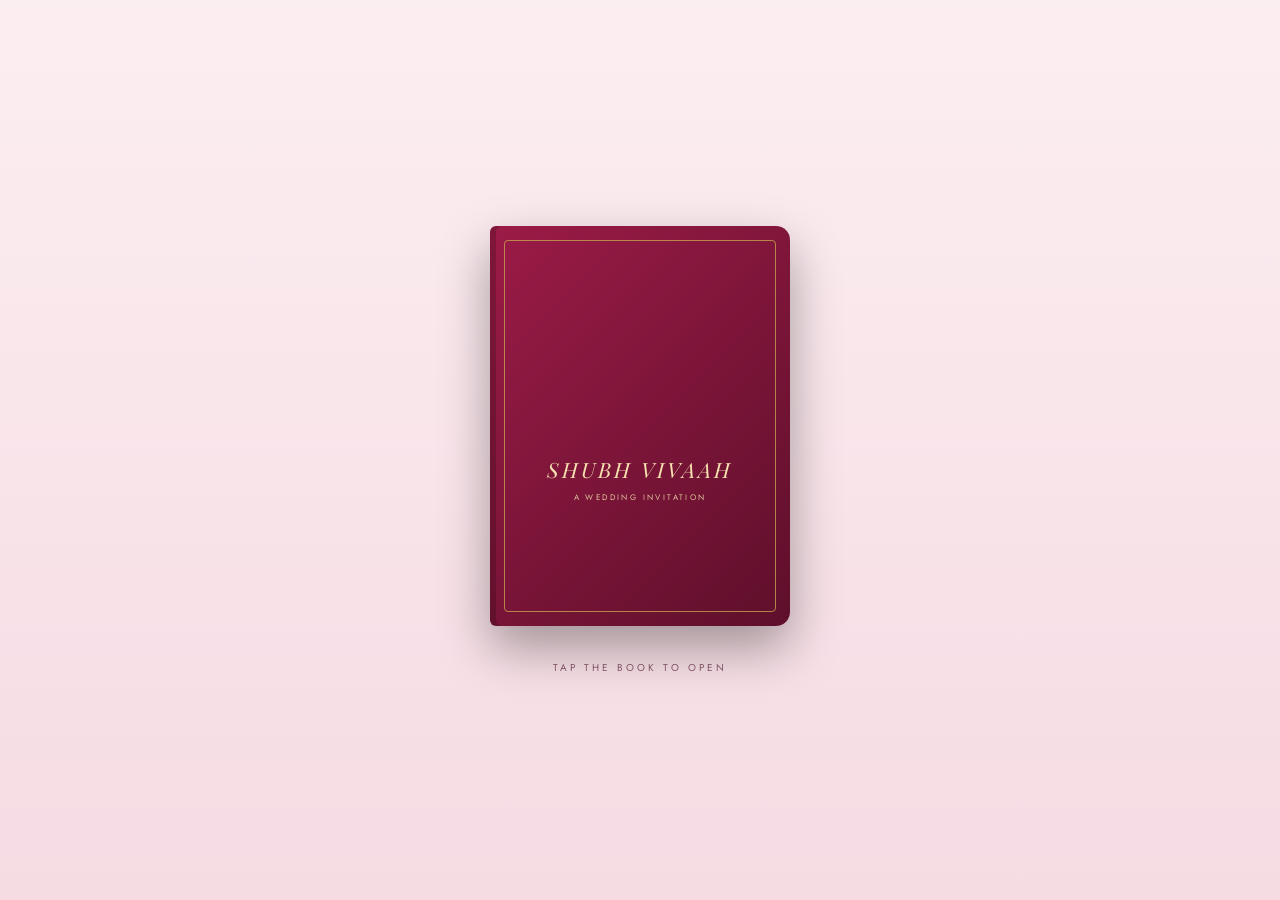
==== static/invite.html @ 87a5bcb5 "Wedding invitation maker: chat builder, 100 templates, share link, MP4 with music Co-Authored-By: Cl" ====
<!DOCTYPE html>
<html lang="en">
<head>
<meta charset="utf-8">
<meta name="viewport" content="width=device-width,initial-scale=1,viewport-fit=cover">
<title>Wedding Invitation</title>
<link rel="preconnect" href="https://fonts.googleapis.com">
<link href="https://fonts.googleapis.com/css2?family=Cormorant+Garamond:ital,wght@0,500;0,600;1,500&family=Playfair+Display:wght@500;600&family=Great+Vibes&family=Jost:wght@400;500&display=swap" rel="stylesheet">
<style>
:root{--bg:#fbeef1;--bg2:#f6dbe3;--ink:#5a2236;--soft:#8a5a6a;--accent:#8c1d40;--gold:#c9a24b;--card:#fffafb;--c1:#9b1b47;--c2:#5e0f2b;
--f1:'Playfair Display',Georgia,serif;--f2:'Cormorant Garamond',Georgia,serif;--f3:'Great Vibes','Snell Roundhand',cursive;--f4:'Jost',system-ui,sans-serif}
*{box-sizing:border-box;margin:0;padding:0;-webkit-tap-highlight-color:transparent}
html{scroll-behavior:auto}
body{font-family:var(--f2);background:linear-gradient(180deg,var(--bg),var(--bg2));color:var(--ink);overflow-x:hidden;min-height:100vh}
body.locked{overflow:hidden;height:100vh}
section{min-height:100svh;display:flex;flex-direction:column;align-items:center;justify-content:center;text-align:center;padding:56px 22px;position:relative}
.eyebrow{max-width:92vw;font-family:var(--f4);font-size:10px;letter-spacing:.32em;text-transform:uppercase;color:var(--soft);margin-bottom:14px}
h2{font-family:var(--f1);font-weight:500;font-size:30px;margin-bottom:22px}
.script{font-family:var(--f3);color:var(--accent)}
.gold{color:var(--gold)}
.reveal{opacity:0;transform:translateY(24px);transition:opacity .9s ease,transform .9s ease}
.reveal.in{opacity:1;transform:none}
/* petals */
#petals{position:fixed;inset:0;pointer-events:none;z-index:5;overflow:hidden}
.petal{position:absolute;top:-30px;opacity:.75;animation:fall linear infinite}
@keyframes fall{to{transform:translate3d(var(--dx),110vh,0) rotate(540deg)}}
/* cover */
#cover{position:fixed;inset:0;z-index:20;display:flex;flex-direction:column;align-items:center;justify-content:center;background:linear-gradient(180deg,var(--bg),var(--bg2));transition:opacity 1s ease,transform 1s ease}
#cover.open{opacity:0;transform:scale(1.15);pointer-events:none}
.book{width:min(72vw,300px);aspect-ratio:3/4;border-radius:6px 14px 14px 6px;background:linear-gradient(135deg,var(--c1),var(--c2));box-shadow:0 22px 50px rgba(0,0,0,.35),inset 6px 0 0 rgba(0,0,0,.18);position:relative;display:flex;flex-direction:column;align-items:center;justify-content:center;color:#f6e2b0;cursor:pointer;animation:float 3.2s ease-in-out infinite}
.book:before{content:"";position:absolute;inset:14px;border:1.5px solid var(--gold);border-radius:4px;opacity:.8}
.book .om{font-size:54px;line-height:1;margin-bottom:18px;color:var(--gold)}
.book .t{font-family:var(--f1);font-style:italic;letter-spacing:.14em;font-size:21px;text-transform:uppercase}
.book .s{font-family:var(--f4);font-size:8px;letter-spacing:.3em;margin-top:8px;opacity:.85}
.tap{margin-top:34px;font-family:var(--f4);font-size:10px;letter-spacing:.3em;color:var(--soft);animation:pulse 1.8s infinite}
@keyframes float{50%{transform:translateY(-8px)}}
@keyframes pulse{50%{opacity:.35}}
/* hero */
.arch{width:min(86vw,340px);min-height:520px;border-radius:200px 200px 18px 18px;border:1.5px solid var(--gold);background:linear-gradient(180deg,rgba(255,255,255,.55),rgba(255,255,255,.15));padding:56px 20px 34px;display:flex;flex-direction:column;align-items:center;position:relative;overflow:hidden}
body.dark .arch{background:linear-gradient(180deg,rgba(255,255,255,.08),rgba(255,255,255,.02))}
.arch .photo{position:absolute;inset:0;background-size:cover;background-position:center;opacity:.22}
.arch>*{position:relative}
.arch .names{font-family:var(--f1);font-size:36px;line-height:1.15;margin:8px 0}
.arch .amp{font-family:var(--f3);font-size:34px;color:var(--gold);display:block}
.arch .par{font-size:14px;color:var(--soft);line-height:1.4}
.arch .inv{font-style:italic;font-size:17px;margin-top:22px;line-height:1.4}
.scrollhint{position:absolute;bottom:20px;font-family:var(--f4);font-size:9px;letter-spacing:.3em;color:var(--soft)}
/* scroll */
.parch{width:min(82vw,320px);position:relative}
.rod{height:16px;border-radius:8px;background:linear-gradient(180deg,#e9cf8a,#b88a2d);box-shadow:0 3px 8px rgba(0,0,0,.25);position:relative;z-index:2;margin:0 -10px}
.paper{background:var(--card);border:1px solid var(--gold);margin:0 8px;overflow:hidden;max-height:0;transition:max-height 1.4s cubic-bezier(.2,.8,.2,1)}
.paper.open{max-height:330px}
.paper .in{padding:26px 14px;display:flex;flex-direction:column;align-items:center;gap:4px}
.paper .dow{font-family:var(--f4);font-size:10px;letter-spacing:.3em;color:var(--soft);text-transform:uppercase}
.paper .day{font-family:var(--f1);font-size:64px;color:var(--accent);line-height:1}
.paper .mon{font-style:italic;font-size:26px}
.paper .yr{font-family:var(--f4);letter-spacing:.3em;font-size:11px;color:var(--soft)}
.paper .at{font-size:13px;color:var(--soft);margin-top:8px}
.tassel{width:4px;height:42px;background:var(--accent);margin:0 auto;position:relative;cursor:pointer;border-radius:2px}
.tassel:after{content:"";position:absolute;bottom:-14px;left:-7px;width:18px;height:22px;background:var(--accent);border-radius:3px 3px 50% 50%}
.pull{font-family:var(--f1);font-size:22px;margin-bottom:18px}
.cd{display:flex;gap:14px;margin-top:34px;justify-content:center}
.cd div{min-width:56px}.cd b{display:block;font-family:var(--f1);font-size:26px;color:var(--accent);font-weight:500}.cd span{font-family:var(--f4);font-size:8px;letter-spacing:.25em;color:var(--soft)}
.btn{font-family:var(--f4);font-size:10px;letter-spacing:.2em;text-transform:uppercase;border:1px solid var(--accent);color:var(--accent);background:transparent;padding:12px 20px;border-radius:30px;cursor:pointer;text-decoration:none;display:inline-block}
.btn.fill{background:var(--accent);color:var(--card)}
body.dark .btn.fill{color:#10183a}
/* functions */
.rail{display:flex;gap:16px;overflow-x:auto;scroll-snap-type:x mandatory;width:100vw;padding:6px 12vw 18px;scrollbar-width:none}
.rail::-webkit-scrollbar{display:none}
.fc{flex:0 0 76vw;max-width:310px;scroll-snap-align:center;border-radius:24px;overflow:hidden;background:var(--card);box-shadow:0 16px 36px rgba(0,0,0,.18);text-align:center}
.fc .top{height:170px;display:flex;flex-direction:column;align-items:center;justify-content:center;gap:8px;color:#fff;background:linear-gradient(160deg,var(--g1),var(--g2))}
.fc .em{font-size:50px;background:rgba(255,255,255,.28);width:86px;height:86px;border-radius:50%;display:flex;align-items:center;justify-content:center}
.fc .when{font-family:var(--f4);font-size:9px;letter-spacing:.25em;text-transform:uppercase}
.fc .bot{padding:16px 16px 20px}
.fc h3{font-family:var(--f1);font-weight:500;font-size:24px}
.fc .pl{font-size:14px;color:var(--soft);margin:4px 0 12px}
.fc .dc{font-size:13px;border:1px solid rgba(0,0,0,.1);border-radius:12px;padding:8px 10px;display:inline-block}
.fc .dc i{font-family:var(--f4);font-style:normal;font-size:8px;letter-spacing:.2em;color:var(--soft);display:block}
.dots{display:flex;gap:6px;margin-top:6px}.dots i{width:6px;height:6px;border-radius:3px;background:var(--soft);opacity:.35;transition:all .3s}.dots i.on{width:20px;background:var(--accent);opacity:1}
/* story / venue / rsvp */
.story{max-width:330px;font-size:19px;line-height:1.55;font-style:italic}
.map{width:min(84vw,330px);height:170px;border-radius:18px;border:1px solid var(--gold);background:
 linear-gradient(115deg,transparent 46%,rgba(255,255,255,.7) 47% 50%,transparent 51%),
 linear-gradient(30deg,transparent 60%,rgba(255,255,255,.6) 61% 63%,transparent 64%),
 radial-gradient(ellipse at 30% 70%,rgba(120,170,200,.35) 0 22%,transparent 23%),var(--bg2);position:relative;margin-bottom:18px}
.map:after{content:"📍";position:absolute;left:62%;top:34%;font-size:34px;filter:drop-shadow(0 4px 4px rgba(0,0,0,.3))}
.vn{font-family:var(--f1);font-size:24px}.ad{font-size:15px;color:var(--soft);max-width:300px;margin:6px 0 18px}
.row{display:flex;gap:10px;flex-wrap:wrap;justify-content:center}
.foot{font-family:var(--f3);font-size:34px;color:var(--accent);margin-top:10px}
#toast{position:fixed;bottom:30px;left:50%;transform:translateX(-50%);background:var(--accent);color:var(--card);font-family:var(--f4);font-size:11px;padding:10px 18px;border-radius:20px;opacity:0;transition:opacity .3s;z-index:30}
#toast.on{opacity:1}
body.rec .tap{display:none}

.arch .photo{display:block}
.shape-round .arch{border-radius:30px}
.shape-oval .arch{border-radius:50% / 30%;padding-top:70px}
.shape-frame .arch{border-radius:4px;border-width:3px;outline:1px solid var(--gold);outline-offset:6px}
.shape-jharokha .arch{border-radius:200px 200px 18px 18px/120px 120px 18px 18px;clip-path:polygon(0 18%,50% 0,100% 18%,100% 100%,0 100%)}
.motif{width:74px;height:74px;color:var(--gold);display:flex;align-items:center;justify-content:center;font-size:54px}
.book .motif{width:92px;height:92px;margin-bottom:14px;font-size:70px}
#music{position:fixed;right:14px;bottom:18px;z-index:25;width:42px;height:42px;border-radius:50%;border:1px solid var(--gold);background:var(--card);color:var(--accent);font-size:18px;cursor:pointer;opacity:0;pointer-events:none;transition:opacity .6s}
#music.show{opacity:1;pointer-events:auto}body.rec #music{display:none}
</style>
</head>
<body class="locked">
<div id="petals"></div>
<div id="cover"><div class="book" id="book"><div class="motif" id="bookMotif"></div><div class="t">Shubh Vivaah</div><div class="s">A WEDDING INVITATION</div></div><div class="tap">TAP THE BOOK TO OPEN</div></div>
<main id="main"></main>
<div id="toast"></div><button id="music" title="Music">🎵</button><audio id="aud" src="/music.mp3" loop preload="none"></audio>
<script src="/templates.js"></script>
<script>
const $=s=>document.querySelector(s);
const esc=s=>String(s??'').replace(/[&<>"']/g,c=>({'&':'&amp;','<':'&lt;','>':'&gt;','"':'&quot;',"'":'&#39;'}[c]));
const q=new URLSearchParams(location.search);
const REC=q.has('record');
if(REC)document.body.classList.add('rec');
const PAL=[['#f6b100','#e8590c'],['#8e2de2','#d63384'],['#b0123f','#5e0f2b'],['#1c7c54','#6dbb6d'],['#1971c2','#74c0fc'],['#d6336c','#fcc2d7']];
const EMOJI=[[/haldi/i,'🌼'],[/mehe?ndi/i,'🌿'],[/sangeet/i,'🎶'],[/baraat|pheras|phera|wedding|vivaah/i,'🔥'],[/reception/i,'🥂'],[/pooja|puja|path/i,'🪔'],[/engage|ring/i,'💍'],[/cocktail|party/i,'🍸']];
const emoji=n=>(EMOJI.find(([r])=>r.test(n))||[0,'✨'])[1];
const MON=['January','February','March','April','May','June','July','August','September','October','November','December'];
const DOW=['Sunday','Monday','Tuesday','Wednesday','Thursday','Friday','Saturday'];
let D=null;

function petals(theme){
  const w=$('#petals');w.innerHTML='';
  for(let i=0;i<16;i++){const p=document.createElement('div');p.className='petal';p.textContent=theme;
    p.style.left=Math.random()*100+'%';p.style.fontSize=(10+Math.random()*12)+'px';
    p.style.setProperty('--dx',(Math.random()*120-60)+'px');
    p.style.animationDuration=(9+Math.random()*9)+'s';p.style.animationDelay=(-Math.random()*14)+'s';w.appendChild(p);}
}
function fmtDate(iso,t){const [y,m,d]=iso.split('-').map(Number);const dt=new Date(y,m-1,d);return{y,m:MON[m-1],d,dow:DOW[dt.getDay()],dt,t}}
function time12(t){if(!t)return'';const [h,m]=t.split(':').map(Number);return `${(h%12)||12}:${String(m).padStart(2,'0')} ${h<12?'am':'pm'}`}

function render(d){
  D=d;document.body.className=(REC?'rec ':'')+'locked';const T=getTemplate(d.theme);applyTemplate(T);$('#bookMotif').innerHTML=motifHTML(T);
  const g=esc(d.groom.name),b=esc(d.bride.name);
  document.title=`${d.groom.name} weds ${d.bride.name}`;
  const wd=fmtDate(d.date,d.time);
  const par=p=>[p.father&&('Mr. '+esc(p.father)),p.mother&&('Mrs. '+esc(p.mother))].filter(Boolean).join(' & ');
  const gp=par(d.groom),bp=par(d.bride);
  const fns=d.functions.map((f,i)=>{const [a,c]=PAL[i%PAL.length];let when='';
    if(f.date){const m=f.date.match(/^(\d{4})-(\d{2})-(\d{2})$/);when=m?`${DOW[new Date(+m[1],+m[2]-1,+m[3]).getDay()].slice(0,3)} · ${+m[3]} ${MON[+m[2]-1].slice(0,3)}`:esc(f.date)}
    if(f.time)when+=(when?' · ':'')+(/^\d{2}:\d{2}$/.test(f.time)?time12(f.time):esc(f.time));
    return `<div class="fc" style="--g1:${a};--g2:${c}"><div class="top"><div class="em">${emoji(f.name)}</div><div class="when">${when}</div></div><div class="bot"><h3>${esc(f.name)}</h3><div class="pl">${esc(f.place)}</div>${f.dress?`<div class="dc"><i>DRESS CODE</i>${esc(f.dress)}</div>`:''}</div></div>`}).join('');
  $('#main').innerHTML=`
  <section><div class="arch reveal">${d.photo?`<div class="photo" style="background-image:url('${esc(d.photo)}')"></div>`:''}
    <div class="motif">${motifHTML(T)}</div>
    <div class="eyebrow" style="margin-top:16px">Together with their families</div>
    <div class="names">${g}<span class="amp">&</span>${b}</div>
    ${gp?`<div class="par">son of ${gp}</div>`:''}${bp?`<div class="par" style="margin-top:4px">daughter of ${bp}</div>`:''}
    <div class="inv">request the pleasure of your<br>company at their wedding</div></div>
    <div class="scrollhint">SCROLL ⌄</div></section>
  <section><div class="eyebrow">Save the date</div><div class="pull">Pull to Reveal</div>
    <div class="parch"><div class="rod"></div><div class="paper" id="paper"><div class="in">
      <div class="dow">${wd.dow}</div><div class="day">${wd.d}</div><div class="mon">${wd.m}</div><div class="yr">${wd.y}</div>
      <div class="at">${time12(d.time)}${d.venue?' · '+esc(d.venue):''}</div></div></div>
      <div class="rod"></div><div class="tassel" id="tassel"></div></div>
    <div class="eyebrow" style="margin-top:22px">See you on ${wd.dow}, ${wd.d} ${wd.m} ${wd.y}</div>
    <div class="cd" id="cd"></div><div style="margin-top:22px"><button class="btn" id="cal">＋ Add to calendar</button></div></section>
  ${d.functions.length?`<section style="padding-left:0;padding-right:0"><div class="eyebrow">Swipe through the celebrations</div><h2>Wedding Festivities</h2>
    <div class="rail" id="rail">${fns}</div><div class="dots" id="dots">${d.functions.map((_,i)=>`<i class="${i?'':'on'}"></i>`).join('')}</div>
    <div class="eyebrow" style="margin-top:14px">‹ Swipe to see every function ›</div></section>`:''}
  ${d.story?`<section><div class="eyebrow">Moments</div><h2>Our Story</h2><p class="story">${esc(d.story)}</p></section>`:''}
  <section><div class="eyebrow">Location</div><h2>How to Reach</h2><div class="map"></div>
    <div class="vn">${esc(d.venue)}</div><div class="ad">${esc(d.address)}</div>
    <div class="row"><a class="btn fill" target="_blank" rel="noopener" href="${esc(d.maps||('https://www.google.com/maps/search/?api=1&query='+encodeURIComponent(d.venue+' '+d.address)))}">➤ Get directions</a><button class="btn" id="copy">Copy address</button></div></section>
  <section><div class="eyebrow">Kindly respond</div><h2>Will you join us?</h2>
    <div class="row"><button class="btn fill" data-r="Yes, I will be there 🎉">Joyfully accept</button><button class="btn" data-r="Sorry, I can't make it 🙏">Regretfully decline</button></div>
    <p class="foot" style="margin-top:50px">${esc(d.closing||`With love, ${d.groom.name} & ${d.bride.name}`)}</p></section>`;
  petals(T.glyph);
  // reveal on scroll
  const io=new IntersectionObserver(es=>es.forEach(e=>{if(e.isIntersecting)e.target.classList.add('in')}),{threshold:.2});
  document.querySelectorAll('.reveal').forEach(e=>io.observe(e));
  document.querySelectorAll('section').forEach(s=>{s.classList.add('reveal');io.observe(s)});
  // scroll toggle
  const paper=$('#paper');const tog=()=>paper.classList.toggle('open');
  $('#tassel').onclick=tog;$('.pull').onclick=tog;
  new IntersectionObserver(es=>es.forEach(e=>{if(e.isIntersecting&&!paper.dataset.auto){paper.dataset.auto=1;setTimeout(()=>paper.classList.add('open'),900)}}),{threshold:.6}).observe(paper);
  // countdown
  const target=new Date(wd.y,wd.dt.getMonth(),wd.d,...d.time.split(':').map(Number));
  const tick=()=>{let s=Math.max(0,Math.floor((target-Date.now())/1000));const dd=Math.floor(s/86400);s%=86400;const h=Math.floor(s/3600);s%=3600;const m=Math.floor(s/60);s%=60;
    $('#cd').innerHTML=[[dd,'DAYS'],[h,'HRS'],[m,'MIN'],[s,'SEC']].map(([n,l])=>`<div><b>${n}</b><span>${l}</span></div>`).join('')};
  tick();setInterval(tick,1000);
  // calendar (.ics)
  $('#cal').onclick=()=>{const p=n=>String(n).padStart(2,'0');const st=`${wd.y}${p(wd.dt.getMonth()+1)}${p(wd.d)}T${d.time.replace(':','')}00`;
    const clean=s=>String(s).replace(/[\\;,\n]/g,' ');
    const ics=['BEGIN:VCALENDAR','VERSION:2.0','BEGIN:VEVENT',`DTSTART:${st}`,`DTEND:${st}`,`SUMMARY:${clean(d.groom.name)} weds ${clean(d.bride.name)}`,`LOCATION:${clean(d.venue+' '+d.address)}`,'END:VEVENT','END:VCALENDAR'].join('\r\n');
    const a=document.createElement('a');a.href=URL.createObjectURL(new Blob([ics],{type:'text/calendar'}));a.download='wedding.ics';a.click()};
  // carousel dots
  const rail=$('#rail');if(rail)rail.addEventListener('scroll',()=>{const c=rail.children;const mid=rail.scrollLeft+rail.clientWidth/2;let best=0,bd=1e9;
    [...c].forEach((el,i)=>{const dd=Math.abs(el.offsetLeft+el.offsetWidth/2-mid);if(dd<bd){bd=dd;best=i}});
    [...$('#dots').children].forEach((x,i)=>x.classList.toggle('on',i===best))});
  // copy + rsvp
  $('#copy').onclick=()=>{navigator.clipboard?.writeText(`${d.venue}, ${d.address}`);toast('Address copied')};
  document.querySelectorAll('[data-r]').forEach(bn=>bn.onclick=()=>{
    if(!d.rsvp)return toast('Thank you! 💌');
    open(`https://wa.me/${d.rsvp}?text=${encodeURIComponent(`${bn.dataset.r} — ${d.groom.name} & ${d.bride.name}'s wedding`)}`,'_blank')});
}
function toast(t){const e=$('#toast');e.textContent=t;e.classList.add('on');setTimeout(()=>e.classList.remove('on'),1800)}
function openCover(){$('#cover').classList.add('open');document.body.classList.remove('locked');
  if(!REC&&!q.has('preview')){const a=$('#aud');a.volume=.55;a.play().then(()=>{$('#music').classList.add('show')}).catch(()=>$('#music').classList.add('show'))}}
$('#music').onclick=()=>{const a=$('#aud');if(a.paused){a.play();$('#music').textContent='🎵'}else{a.pause();$('#music').textContent='🔇'}};
$('#book').onclick=openCover;

// auto tour used for video recording
const sleep=ms=>new Promise(r=>setTimeout(r,ms));
async function glide(to,ms){const from=scrollY,t0=performance.now();
  await new Promise(res=>{const f=n=>{const k=Math.min(1,(n-t0)/ms),e=k<.5?2*k*k:1-Math.pow(-2*k+2,2)/2;scrollTo(0,from+(to-from)*e);k<1?requestAnimationFrame(f):res()};requestAnimationFrame(f)})}
window.runTour=async()=>{
  await sleep(2200);openCover();await sleep(1800);
  const secs=[...document.querySelectorAll('section')];
  for(let i=1;i<secs.length;i++){
    await glide(secs[i].offsetTop,1600);await sleep(i===1?3200:1200);
    if(secs[i].querySelector('#rail')){const r=$('#rail');for(let k=1;k<r.children.length;k++){r.scrollTo({left:r.children[k].offsetLeft-(r.clientWidth-r.children[k].offsetWidth)/2,behavior:'smooth'});await sleep(1500)}}
  }
  await sleep(1500);
};

if(q.has('preview')){addEventListener('message',e=>{if(e.data&&e.data.invite)render(e.data.invite)});parent.postMessage({ready:1},'*')}
else{fetch('/api/invites/'+location.pathname.split('/').pop()).then(r=>r.json()).then(render).catch(()=>{$('#main').innerHTML='<section><h2>Invite not found</h2></section>'})}
</script>
</body>
</html>
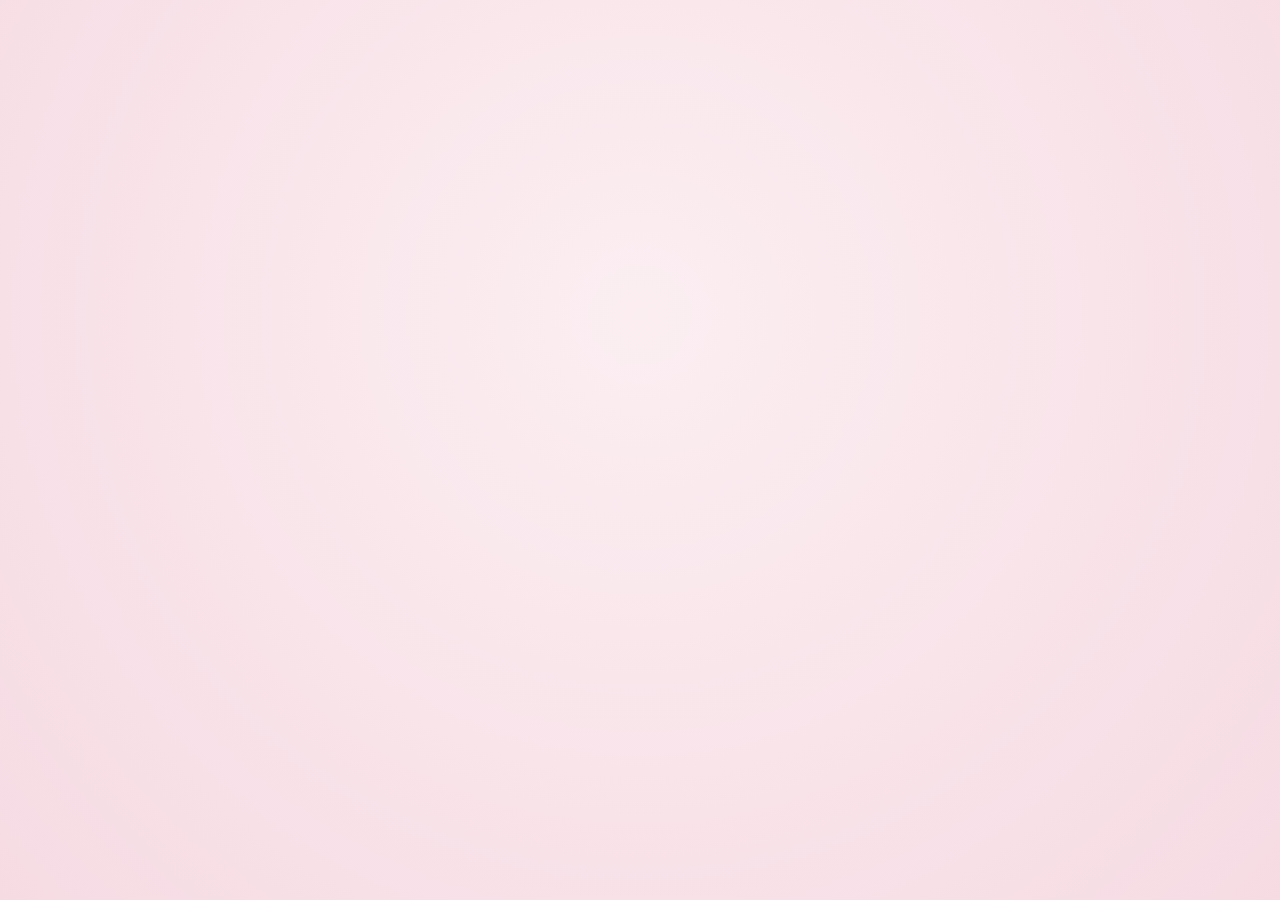
==== commit 37189ef0: "Graphic redesign: drawn Ganesha, mandala/toran/diya/lotus/paisley art, 10 styles x 10 palettes Co-Au" ====
--- a/static/invite.html
+++ b/static/invite.html
@@ -8,106 +8,111 @@
 <link href="https://fonts.googleapis.com/css2?family=Cormorant+Garamond:ital,wght@0,500;0,600;1,500&family=Playfair+Display:wght@500;600&family=Great+Vibes&family=Jost:wght@400;500&display=swap" rel="stylesheet">
 <style>
 :root{--bg:#fbeef1;--bg2:#f6dbe3;--ink:#5a2236;--soft:#8a5a6a;--accent:#8c1d40;--gold:#c9a24b;--card:#fffafb;--c1:#9b1b47;--c2:#5e0f2b;
---f1:'Playfair Display',Georgia,serif;--f2:'Cormorant Garamond',Georgia,serif;--f3:'Great Vibes','Snell Roundhand',cursive;--f4:'Jost',system-ui,sans-serif}
+--f1:'Playfair Display',Georgia,serif;--f2:'Cormorant Garamond',Georgia,'Noto Serif Devanagari',serif;--f3:'Great Vibes','Snell Roundhand',cursive;--f4:'Jost',system-ui,sans-serif}
 *{box-sizing:border-box;margin:0;padding:0;-webkit-tap-highlight-color:transparent}
 html{scroll-behavior:auto}
 body{font-family:var(--f2);background:linear-gradient(180deg,var(--bg),var(--bg2));color:var(--ink);overflow-x:hidden;min-height:100vh}
 body.locked{overflow:hidden;height:100vh}
-section{min-height:100svh;display:flex;flex-direction:column;align-items:center;justify-content:center;text-align:center;padding:56px 22px;position:relative}
+#bg{position:fixed;inset:0;z-index:0;pointer-events:none;overflow:hidden}
+#bg .glow1{position:absolute;width:140vw;height:140vw;left:-20vw;top:-30vw;background:radial-gradient(circle,color-mix(in srgb,var(--gold) 28%,transparent),transparent 62%)}
+#bg .glow2{position:absolute;width:120vw;height:120vw;right:-40vw;bottom:-40vw;background:radial-gradient(circle,color-mix(in srgb,var(--accent) 20%,transparent),transparent 62%)}
+#bg .tile{position:absolute;inset:0;opacity:.5}
+main{position:relative;z-index:2}
+section{min-height:100svh;display:flex;flex-direction:column;align-items:center;justify-content:center;text-align:center;padding:60px 22px;position:relative}
 .eyebrow{max-width:92vw;font-family:var(--f4);font-size:10px;letter-spacing:.32em;text-transform:uppercase;color:var(--soft);margin-bottom:14px}
-h2{font-family:var(--f1);font-weight:500;font-size:30px;margin-bottom:22px}
-.script{font-family:var(--f3);color:var(--accent)}
-.gold{color:var(--gold)}
-.reveal{opacity:0;transform:translateY(24px);transition:opacity .9s ease,transform .9s ease}
-.reveal.in{opacity:1;transform:none}
-/* petals */
+h2{font-family:var(--f1);font-weight:500;font-size:32px;margin-bottom:10px}
+.foil{background:linear-gradient(110deg,var(--accent) 5%,var(--gold) 30%,var(--accent) 52%,var(--gold) 75%,var(--accent) 95%);background-size:220% 100%;-webkit-background-clip:text;background-clip:text;color:transparent;animation:shine 5s linear infinite}
+body.dark .foil{background-image:linear-gradient(110deg,#e4c370 15%,#fff8d9 38%,#e4c370 60%,#c79a3a 85%)}
+@keyframes shine{to{background-position:-220% 0}}
+.reveal{opacity:0;transform:translateY(26px);transition:opacity 1s ease,transform 1s ease}.reveal.in{opacity:1;transform:none}
+.divider{margin:6px 0 18px;opacity:.95}
+.spin{animation:spin 90s linear infinite}@keyframes spin{to{transform:rotate(360deg)}}
+.sway{animation:sway 6s ease-in-out infinite;transform-origin:50% 0}@keyframes sway{50%{transform:rotate(.9deg)}}
+.flame{transform-origin:35px 36px;animation:flick 1.1s ease-in-out infinite alternate}.glow{animation:gl 2s ease-in-out infinite alternate}
+@keyframes flick{from{transform:scale(1,1) skewX(-3deg)}to{transform:scale(.88,1.1) skewX(4deg)}}@keyframes gl{from{opacity:.55}to{opacity:1}}
+.stars{position:absolute;inset:0;pointer-events:none}.stars i{position:absolute;color:var(--gold);font-style:normal;animation:tw 3s ease-in-out infinite}
+@keyframes tw{50%{opacity:.15;transform:scale(.6)}}
 #petals{position:fixed;inset:0;pointer-events:none;z-index:5;overflow:hidden}
-.petal{position:absolute;top:-30px;opacity:.75;animation:fall linear infinite}
+.petal{position:absolute;top:-30px;opacity:.8;animation:fall linear infinite}
 @keyframes fall{to{transform:translate3d(var(--dx),110vh,0) rotate(540deg)}}
 /* cover */
-#cover{position:fixed;inset:0;z-index:20;display:flex;flex-direction:column;align-items:center;justify-content:center;background:linear-gradient(180deg,var(--bg),var(--bg2));transition:opacity 1s ease,transform 1s ease}
-#cover.open{opacity:0;transform:scale(1.15);pointer-events:none}
-.book{width:min(72vw,300px);aspect-ratio:3/4;border-radius:6px 14px 14px 6px;background:linear-gradient(135deg,var(--c1),var(--c2));box-shadow:0 22px 50px rgba(0,0,0,.35),inset 6px 0 0 rgba(0,0,0,.18);position:relative;display:flex;flex-direction:column;align-items:center;justify-content:center;color:#f6e2b0;cursor:pointer;animation:float 3.2s ease-in-out infinite}
-.book:before{content:"";position:absolute;inset:14px;border:1.5px solid var(--gold);border-radius:4px;opacity:.8}
-.book .om{font-size:54px;line-height:1;margin-bottom:18px;color:var(--gold)}
-.book .t{font-family:var(--f1);font-style:italic;letter-spacing:.14em;font-size:21px;text-transform:uppercase}
-.book .s{font-family:var(--f4);font-size:8px;letter-spacing:.3em;margin-top:8px;opacity:.85}
-.tap{margin-top:34px;font-family:var(--f4);font-size:10px;letter-spacing:.3em;color:var(--soft);animation:pulse 1.8s infinite}
-@keyframes float{50%{transform:translateY(-8px)}}
-@keyframes pulse{50%{opacity:.35}}
+#cover{position:fixed;inset:0;z-index:20;display:flex;flex-direction:column;align-items:center;justify-content:center;background:radial-gradient(circle at 50% 35%,var(--bg),var(--bg2));transition:opacity 1.1s ease,transform 1.1s ease;overflow:hidden}
+#cover.open{opacity:0;transform:scale(1.2);pointer-events:none}
+#cover .cmand{position:absolute;width:150vw;max-width:900px;opacity:.28;color:var(--gold)}
+.book{width:min(76vw,310px);aspect-ratio:3/4.3;border-radius:6px 16px 16px 6px;position:relative;display:flex;flex-direction:column;align-items:center;justify-content:flex-start;padding-top:22px;color:#f6e2b0;cursor:pointer;animation:float 3.4s ease-in-out infinite;overflow:hidden;
+ background:radial-gradient(circle at 50% 38%,color-mix(in srgb,var(--c1) 85%,#fff 15%),var(--c1) 45%,var(--c2));box-shadow:0 26px 60px rgba(0,0,0,.4),inset 7px 0 0 rgba(0,0,0,.22),inset -2px 0 0 rgba(255,255,255,.1)}
+.book:before{content:"";position:absolute;inset:11px;border:1.6px solid var(--gold);border-radius:4px;opacity:.9}
+.book:after{content:"";position:absolute;inset:18px;border:1px dashed var(--gold);border-radius:3px;opacity:.5}
+.book .shine{position:absolute;inset:0;background:linear-gradient(115deg,transparent 40%,rgba(255,255,255,.22) 50%,transparent 60%);transform:translateX(-120%);animation:sw 4.5s ease-in-out infinite}
+@keyframes sw{60%,100%{transform:translateX(120%)}}
+.book .sh{font-size:13px;letter-spacing:.06em;color:#ffe9a6;margin-top:14px;z-index:2;text-shadow:0 1px 2px rgba(0,0,0,.4)}
+.book .gan{width:62%;margin-top:6px;z-index:2;filter:drop-shadow(0 6px 10px rgba(0,0,0,.35))}
+.book .bm{position:absolute;top:6%;left:50%;width:92%;margin-left:-46%;opacity:.45;color:var(--gold)}
+.book .t{font-family:var(--f1);font-style:italic;letter-spacing:.16em;font-size:19px;text-transform:uppercase;z-index:2;margin-top:6px;color:#ffe9a6}
+.book .s{font-family:var(--f4);font-size:8px;letter-spacing:.3em;margin-top:6px;opacity:.9;z-index:2}
+.tap{margin-top:30px;font-family:var(--f4);font-size:10px;letter-spacing:.3em;color:var(--soft);animation:pulse 1.8s infinite;z-index:2}
+@keyframes float{50%{transform:translateY(-9px)}}@keyframes pulse{50%{opacity:.35}}
 /* hero */
-.arch{width:min(86vw,340px);min-height:520px;border-radius:200px 200px 18px 18px;border:1.5px solid var(--gold);background:linear-gradient(180deg,rgba(255,255,255,.55),rgba(255,255,255,.15));padding:56px 20px 34px;display:flex;flex-direction:column;align-items:center;position:relative;overflow:hidden}
-body.dark .arch{background:linear-gradient(180deg,rgba(255,255,255,.08),rgba(255,255,255,.02))}
-.arch .photo{position:absolute;inset:0;background-size:cover;background-position:center;opacity:.22}
-.arch>*{position:relative}
-.arch .names{font-family:var(--f1);font-size:36px;line-height:1.15;margin:8px 0}
-.arch .amp{font-family:var(--f3);font-size:34px;color:var(--gold);display:block}
-.arch .par{font-size:14px;color:var(--soft);line-height:1.4}
-.arch .inv{font-style:italic;font-size:17px;margin-top:22px;line-height:1.4}
-.scrollhint{position:absolute;bottom:20px;font-family:var(--f4);font-size:9px;letter-spacing:.3em;color:var(--soft)}
-/* scroll */
+.hero{min-height:100svh;overflow:hidden;justify-content:flex-start;padding:36px 22px 120px}
+.hart{position:absolute;pointer-events:none;color:var(--gold)}
+.hero-in{position:relative;z-index:3;display:flex;flex-direction:column;align-items:center;width:100%;max-width:380px}
+.hero .gan{width:132px;filter:drop-shadow(0 8px 12px rgba(0,0,0,.25))}
+.hero .halo{position:relative;width:210px;height:210px;display:flex;align-items:center;justify-content:center;margin-bottom:-4px}
+.hero .halo .m{position:absolute;inset:0;color:var(--gold);opacity:.55}
+.hero .sh{font-size:15px;color:var(--accent);margin:4px 0 8px}
+.names{font-family:var(--f3);font-size:62px;line-height:1.02;margin:8px 0}
+.names .amp{font-family:var(--f1);font-size:22px;display:block;margin:2px 0;letter-spacing:.2em}
+.par{font-size:15px;color:var(--soft);line-height:1.4}.inv{font-style:italic;font-size:19px;margin-top:20px;line-height:1.4}
+.scrollhint{position:absolute;bottom:18px;font-family:var(--f4);font-size:9px;letter-spacing:.3em;color:var(--soft);z-index:4}
+.photo{width:150px;height:190px;border-radius:80px 80px 12px 12px;background-size:cover;background-position:center;border:2px solid var(--gold);box-shadow:0 10px 24px rgba(0,0,0,.25);margin-bottom:12px}
+/* date scroll */
+.pull{font-family:var(--f1);font-size:24px;margin-bottom:18px;cursor:pointer}
 .parch{width:min(82vw,320px);position:relative}
-.rod{height:16px;border-radius:8px;background:linear-gradient(180deg,#e9cf8a,#b88a2d);box-shadow:0 3px 8px rgba(0,0,0,.25);position:relative;z-index:2;margin:0 -10px}
-.paper{background:var(--card);border:1px solid var(--gold);margin:0 8px;overflow:hidden;max-height:0;transition:max-height 1.4s cubic-bezier(.2,.8,.2,1)}
-.paper.open{max-height:330px}
-.paper .in{padding:26px 14px;display:flex;flex-direction:column;align-items:center;gap:4px}
+.rod{height:16px;border-radius:8px;background:linear-gradient(180deg,#f3dc99,#b88a2d);box-shadow:0 3px 8px rgba(0,0,0,.25);position:relative;z-index:2;margin:0 -10px}
+.paper{background:var(--card);border:1px solid var(--gold);margin:0 8px;overflow:hidden;max-height:0;transition:max-height 1.5s cubic-bezier(.2,.8,.2,1);position:relative}
+.paper.open{max-height:340px}.paper .pm{position:absolute;width:260px;left:50%;top:50%;margin:-130px 0 0 -130px;opacity:.14;color:var(--gold)}
+.paper .in{padding:28px 14px;display:flex;flex-direction:column;align-items:center;gap:4px;position:relative}
 .paper .dow{font-family:var(--f4);font-size:10px;letter-spacing:.3em;color:var(--soft);text-transform:uppercase}
-.paper .day{font-family:var(--f1);font-size:64px;color:var(--accent);line-height:1}
-.paper .mon{font-style:italic;font-size:26px}
-.paper .yr{font-family:var(--f4);letter-spacing:.3em;font-size:11px;color:var(--soft)}
-.paper .at{font-size:13px;color:var(--soft);margin-top:8px}
+.paper .day{font-family:var(--f1);font-size:70px;line-height:1}.paper .mon{font-style:italic;font-size:28px}
+.paper .yr{font-family:var(--f4);letter-spacing:.3em;font-size:11px;color:var(--soft)}.paper .at{font-size:14px;color:var(--soft);margin-top:8px}
 .tassel{width:4px;height:42px;background:var(--accent);margin:0 auto;position:relative;cursor:pointer;border-radius:2px}
 .tassel:after{content:"";position:absolute;bottom:-14px;left:-7px;width:18px;height:22px;background:var(--accent);border-radius:3px 3px 50% 50%}
-.pull{font-family:var(--f1);font-size:22px;margin-bottom:18px}
-.cd{display:flex;gap:14px;margin-top:34px;justify-content:center}
-.cd div{min-width:56px}.cd b{display:block;font-family:var(--f1);font-size:26px;color:var(--accent);font-weight:500}.cd span{font-family:var(--f4);font-size:8px;letter-spacing:.25em;color:var(--soft)}
+.cd{display:flex;gap:12px;margin-top:34px;justify-content:center}
+.cd div{min-width:62px;padding:10px 4px;border:1px solid color-mix(in srgb,var(--gold) 60%,transparent);border-radius:14px;background:color-mix(in srgb,var(--card) 70%,transparent);backdrop-filter:blur(4px)}
+.cd b{display:block;font-family:var(--f1);font-size:26px;color:var(--accent);font-weight:500}.cd span{font-family:var(--f4);font-size:8px;letter-spacing:.25em;color:var(--soft)}
 .btn{font-family:var(--f4);font-size:10px;letter-spacing:.2em;text-transform:uppercase;border:1px solid var(--accent);color:var(--accent);background:transparent;padding:12px 20px;border-radius:30px;cursor:pointer;text-decoration:none;display:inline-block}
-.btn.fill{background:var(--accent);color:var(--card)}
-body.dark .btn.fill{color:#10183a}
-/* functions */
-.rail{display:flex;gap:16px;overflow-x:auto;scroll-snap-type:x mandatory;width:100vw;padding:6px 12vw 18px;scrollbar-width:none}
-.rail::-webkit-scrollbar{display:none}
-.fc{flex:0 0 76vw;max-width:310px;scroll-snap-align:center;border-radius:24px;overflow:hidden;background:var(--card);box-shadow:0 16px 36px rgba(0,0,0,.18);text-align:center}
-.fc .top{height:170px;display:flex;flex-direction:column;align-items:center;justify-content:center;gap:8px;color:#fff;background:linear-gradient(160deg,var(--g1),var(--g2))}
-.fc .em{font-size:50px;background:rgba(255,255,255,.28);width:86px;height:86px;border-radius:50%;display:flex;align-items:center;justify-content:center}
-.fc .when{font-family:var(--f4);font-size:9px;letter-spacing:.25em;text-transform:uppercase}
-.fc .bot{padding:16px 16px 20px}
-.fc h3{font-family:var(--f1);font-weight:500;font-size:24px}
-.fc .pl{font-size:14px;color:var(--soft);margin:4px 0 12px}
-.fc .dc{font-size:13px;border:1px solid rgba(0,0,0,.1);border-radius:12px;padding:8px 10px;display:inline-block}
+.btn.fill{background:var(--accent);color:var(--card)}body.dark .btn.fill{color:#10101a}
+/* function cards */
+.rail{display:flex;gap:16px;overflow-x:auto;scroll-snap-type:x mandatory;width:100vw;padding:6px 12vw 18px;scrollbar-width:none}.rail::-webkit-scrollbar{display:none}
+.fc{flex:0 0 76vw;max-width:310px;scroll-snap-align:center;border-radius:26px;overflow:hidden;background:var(--card);box-shadow:0 18px 40px rgba(0,0,0,.2);text-align:center;border:1px solid color-mix(in srgb,var(--gold) 50%,transparent)}
+.fc .top{height:180px;display:flex;flex-direction:column;align-items:center;justify-content:center;gap:8px;color:#fff;background:linear-gradient(160deg,var(--g1),var(--g2));position:relative;overflow:hidden}
+.fc .top .fm{position:absolute;width:300px;left:50%;top:50%;margin:-150px 0 0 -150px;color:#fff;opacity:.2}
+.fc .em{font-size:50px;background:rgba(255,255,255,.28);width:88px;height:88px;border-radius:50%;display:flex;align-items:center;justify-content:center;position:relative;border:1px solid rgba(255,255,255,.6);box-shadow:0 0 0 7px rgba(255,255,255,.12)}
+.fc .when{font-family:var(--f4);font-size:9px;letter-spacing:.25em;text-transform:uppercase;position:relative}
+.fc .bot{padding:16px 16px 22px}.fc h3{font-family:var(--f1);font-weight:500;font-size:25px}.fc .pl{font-size:14px;color:var(--soft);margin:4px 0 12px}
+.fc .dc{font-size:13px;border:1px dashed color-mix(in srgb,var(--gold) 70%,transparent);border-radius:12px;padding:8px 12px;display:inline-block}
 .fc .dc i{font-family:var(--f4);font-style:normal;font-size:8px;letter-spacing:.2em;color:var(--soft);display:block}
 .dots{display:flex;gap:6px;margin-top:6px}.dots i{width:6px;height:6px;border-radius:3px;background:var(--soft);opacity:.35;transition:all .3s}.dots i.on{width:20px;background:var(--accent);opacity:1}
-/* story / venue / rsvp */
-.story{max-width:330px;font-size:19px;line-height:1.55;font-style:italic}
-.map{width:min(84vw,330px);height:170px;border-radius:18px;border:1px solid var(--gold);background:
- linear-gradient(115deg,transparent 46%,rgba(255,255,255,.7) 47% 50%,transparent 51%),
- linear-gradient(30deg,transparent 60%,rgba(255,255,255,.6) 61% 63%,transparent 64%),
- radial-gradient(ellipse at 30% 70%,rgba(120,170,200,.35) 0 22%,transparent 23%),var(--bg2);position:relative;margin-bottom:18px}
+.story{max-width:330px;font-size:20px;line-height:1.55;font-style:italic}
+.map{width:min(84vw,330px);height:170px;border-radius:18px;border:1px solid var(--gold);background:linear-gradient(115deg,transparent 46%,rgba(255,255,255,.7) 47% 50%,transparent 51%),linear-gradient(30deg,transparent 60%,rgba(255,255,255,.6) 61% 63%,transparent 64%),radial-gradient(ellipse at 30% 70%,rgba(120,170,200,.35) 0 22%,transparent 23%),var(--bg2);position:relative;margin-bottom:18px}
 .map:after{content:"📍";position:absolute;left:62%;top:34%;font-size:34px;filter:drop-shadow(0 4px 4px rgba(0,0,0,.3))}
-.vn{font-family:var(--f1);font-size:24px}.ad{font-size:15px;color:var(--soft);max-width:300px;margin:6px 0 18px}
+.vn{font-family:var(--f1);font-size:25px}.ad{font-size:15px;color:var(--soft);max-width:300px;margin:6px 0 18px}
 .row{display:flex;gap:10px;flex-wrap:wrap;justify-content:center}
-.foot{font-family:var(--f3);font-size:34px;color:var(--accent);margin-top:10px}
-#toast{position:fixed;bottom:30px;left:50%;transform:translateX(-50%);background:var(--accent);color:var(--card);font-family:var(--f4);font-size:11px;padding:10px 18px;border-radius:20px;opacity:0;transition:opacity .3s;z-index:30}
-#toast.on{opacity:1}
-body.rec .tap{display:none}
-
-.arch .photo{display:block}
-.shape-round .arch{border-radius:30px}
-.shape-oval .arch{border-radius:50% / 30%;padding-top:70px}
-.shape-frame .arch{border-radius:4px;border-width:3px;outline:1px solid var(--gold);outline-offset:6px}
-.shape-jharokha .arch{border-radius:200px 200px 18px 18px/120px 120px 18px 18px;clip-path:polygon(0 18%,50% 0,100% 18%,100% 100%,0 100%)}
-.motif{width:74px;height:74px;color:var(--gold);display:flex;align-items:center;justify-content:center;font-size:54px}
-.book .motif{width:92px;height:92px;margin-bottom:14px;font-size:70px}
+.foot{font-family:var(--f3);font-size:38px;margin-top:40px}
+.sect-art{position:absolute;left:0;right:0;pointer-events:none}
+#toast{position:fixed;bottom:30px;left:50%;transform:translateX(-50%);background:var(--accent);color:var(--card);font-family:var(--f4);font-size:11px;padding:10px 18px;border-radius:20px;opacity:0;transition:opacity .3s;z-index:30}#toast.on{opacity:1}
 #music{position:fixed;right:14px;bottom:18px;z-index:25;width:42px;height:42px;border-radius:50%;border:1px solid var(--gold);background:var(--card);color:var(--accent);font-size:18px;cursor:pointer;opacity:0;pointer-events:none;transition:opacity .6s}
-#music.show{opacity:1;pointer-events:auto}body.rec #music{display:none}
+#music.show{opacity:1;pointer-events:auto}body.rec #music,body.rec .tap{display:none}
 </style>
 </head>
 <body class="locked">
 <div id="petals"></div>
-<div id="cover"><div class="book" id="book"><div class="motif" id="bookMotif"></div><div class="t">Shubh Vivaah</div><div class="s">A WEDDING INVITATION</div></div><div class="tap">TAP THE BOOK TO OPEN</div></div>
+<div id="bg"></div>
+<div id="cover"></div>
 <main id="main"></main>
 <div id="toast"></div><button id="music" title="Music">🎵</button><audio id="aud" src="/music.mp3" loop preload="none"></audio>
 <script src="/templates.js"></script>
+<script src="/art.js"></script>
 <script>
 const $=s=>document.querySelector(s);
 const esc=s=>String(s??'').replace(/[&<>"']/g,c=>({'&':'&amp;','<':'&lt;','>':'&gt;','"':'&quot;',"'":'&#39;'}[c]));
@@ -131,8 +136,32 @@
 function fmtDate(iso,t){const [y,m,d]=iso.split('-').map(Number);const dt=new Date(y,m-1,d);return{y,m:MON[m-1],d,dow:DOW[dt.getDay()],dt,t}}
 function time12(t){if(!t)return'';const [h,m]=t.split(':').map(Number);return `${(h%12)||12}:${String(m).padStart(2,'0')} ${h<12?'am':'pm'}`}
 
+
+function tileURL(sk,gold){const g=encodeURIComponent(gold);const wrap=(w,inner)=>`url("data:image/svg+xml;utf8,<svg xmlns='http://www.w3.org/2000/svg' width='${w}' height='${w}'>${inner}</svg>")`;
+  const dots=wrap(28,`<circle cx='14' cy='14' r='1.5' fill='${g}' fill-opacity='.45'/>`);
+  const jaali=wrap(40,`<path d='M20 2 L38 20 L20 38 L2 20Z M20 10 L30 20 L20 30 L10 20Z' fill='none' stroke='${g}' stroke-opacity='.35' stroke-width='1'/>`);
+  const floral=wrap(56,`<g fill='${g}' fill-opacity='.3'><circle cx='28' cy='14' r='4'/><circle cx='28' cy='42' r='4'/><circle cx='14' cy='28' r='4'/><circle cx='42' cy='28' r='4'/></g><circle cx='28' cy='28' r='2.5' fill='${g}' fill-opacity='.5'/>`);
+  const pais=wrap(70,`<path d='M18 50 C20 28 44 22 50 38 C54 50 40 60 30 56 C22 52 28 42 36 46' fill='none' stroke='${g}' stroke-opacity='.4' stroke-width='1.2'/><circle cx='42' cy='38' r='2' fill='${g}' fill-opacity='.4'/>`);
+  return {royal:jaali,toran:dots,mandala:floral,paisley:pais,lotus:'',diya:'',temple:jaali,rangoli:dots,peacock:floral,minimal:''}[sk]||''}
+const HA=(st,inner,cls='')=>`<div class="hart ${cls}" style="${st}">${inner}</div>`;
+function heroArt(sk){
+  const R=[];
+  switch(sk){
+  case 'royal':R.push(HA('inset:2% 4% 2% 4%;opacity:.95',jharokha()),HA('left:6%;bottom:3%;width:52px',diya()),HA('right:6%;bottom:3%;width:52px',diya()));break;
+  case 'toran':R.push(HA('left:0;right:0;top:0;opacity:.98',garland()),HA('left:4%;bottom:3%;width:52px',diya()),HA('right:4%;bottom:3%;width:52px',diya()));break;
+  case 'mandala':R.push(HA('left:50%;top:44%;width:min(150vw,820px);margin:calc(min(150vw,820px)/-2) 0 0 calc(min(150vw,820px)/-2);opacity:.38',MANDALA_BIG()));break;
+  case 'paisley':R.push(HA('left:-4px;top:-4px;width:min(48vw,210px);opacity:.95',paisleyCorner()),HA('right:-4px;top:-4px;width:min(48vw,210px);transform:scaleX(-1)',paisleyCorner()),HA('left:-4px;bottom:-4px;width:min(48vw,210px);transform:scaleY(-1)',paisleyCorner()),HA('right:-4px;bottom:-4px;width:min(48vw,210px);transform:scale(-1,-1)',paisleyCorner()));break;
+  case 'lotus':R.push(HA('left:-10px;bottom:-4px;width:130px',lotus()),HA('left:90px;bottom:-14px;width:96px;opacity:.85',lotus()),HA('right:-10px;bottom:-4px;width:130px;transform:scaleX(-1)',lotus()),HA('right:90px;bottom:-14px;width:96px;opacity:.85',lotus()),HA('right:-60px;top:-60px;width:220px;opacity:.35',MANDALA_SM()),HA('left:-60px;top:-60px;width:220px;opacity:.35',MANDALA_SM()));break;
+  case 'diya':R.push(stars(34),HA('left:6%;bottom:5%;width:54px',diya()),HA('left:calc(50% - 36px);bottom:2%;width:72px',diya()),HA('right:6%;bottom:5%;width:54px',diya()),HA('left:50%;top:40%;width:min(130vw,700px);margin:calc(min(130vw,700px)/-2) 0 0 calc(min(130vw,700px)/-2);opacity:.18',MANDALA_BIG()));break;
+  case 'temple':R.push(HA('left:50%;bottom:0;width:min(86vw,400px);margin-left:calc(min(86vw,400px)/-2);opacity:.55',gopuram()),HA('left:-30px;top:6%;width:40%;opacity:.25',MANDALA_SM()),HA('right:-30px;top:6%;width:40%;opacity:.25',MANDALA_SM()));break;
+  case 'rangoli':R.push(HA('left:50%;bottom:-36vw;width:min(110vw,600px);margin-left:calc(min(110vw,600px)/-2);opacity:.45',mandala([[28,190,18,1],[20,150,24,1],[14,110,26],[10,70,22]],'var(--accent)')),HA('right:-70px;top:-70px;width:230px;opacity:.4',MANDALA_SM()));break;
+  case 'peacock':R.push(HA('left:-14px;top:12%;width:92px;transform:rotate(14deg)',peacock()),HA('right:-14px;top:12%;width:92px;transform:scaleX(-1) rotate(14deg)',peacock()),HA('left:-6px;bottom:4%;width:78px;transform:rotate(-8deg)',peacock()),HA('right:-6px;bottom:4%;width:78px;transform:scaleX(-1) rotate(-8deg)',peacock()));break;
+  default:R.push(HA('inset:14px;border:1.5px solid var(--gold)',''),HA('inset:22px;border:.8px solid var(--gold);opacity:.7',''),['top:8px;left:8px','top:8px;right:8px','bottom:8px;left:8px','bottom:8px;right:8px'].map(p=>HA(p+';font-size:22px;line-height:1','❖')).join(''))}
+  return R.join('')}
+function coverHTML(){return `<div class="cmand">${MANDALA_BIG()}</div><div class="book"><div class="bm">${MANDALA_SM()}</div><div class="sh">॥ श्री गणेशाय नमः ॥</div><div class="gan">${ganesha()}</div><div class="t">Shubh Vivaah</div><div class="s">A WEDDING INVITATION</div><div class="shine"></div></div><div class="tap">TAP THE BOOK TO OPEN</div>`}
+
 function render(d){
-  D=d;document.body.className=(REC?'rec ':'')+'locked';const T=getTemplate(d.theme);applyTemplate(T);$('#bookMotif').innerHTML=motifHTML(T);
+  D=d;document.body.className=(REC?'rec ':'')+'locked';const T=getTemplate(d.theme);applyTemplate(T);$('#cover').innerHTML=coverHTML();const tl=tileURL(T.sk,T.v['--gold']);$('#bg').innerHTML=`<div class="glow1"></div><div class="glow2"></div><div class="tile" style="${tl?'background-image:'+tl.replace(/"/g,'&quot;'):''}"></div>`;
   const g=esc(d.groom.name),b=esc(d.bride.name);
   document.title=`${d.groom.name} weds ${d.bride.name}`;
   const wd=fmtDate(d.date,d.time);
@@ -141,32 +170,34 @@
   const fns=d.functions.map((f,i)=>{const [a,c]=PAL[i%PAL.length];let when='';
     if(f.date){const m=f.date.match(/^(\d{4})-(\d{2})-(\d{2})$/);when=m?`${DOW[new Date(+m[1],+m[2]-1,+m[3]).getDay()].slice(0,3)} · ${+m[3]} ${MON[+m[2]-1].slice(0,3)}`:esc(f.date)}
     if(f.time)when+=(when?' · ':'')+(/^\d{2}:\d{2}$/.test(f.time)?time12(f.time):esc(f.time));
-    return `<div class="fc" style="--g1:${a};--g2:${c}"><div class="top"><div class="em">${emoji(f.name)}</div><div class="when">${when}</div></div><div class="bot"><h3>${esc(f.name)}</h3><div class="pl">${esc(f.place)}</div>${f.dress?`<div class="dc"><i>DRESS CODE</i>${esc(f.dress)}</div>`:''}</div></div>`}).join('');
+    return `<div class="fc" style="--g1:${a};--g2:${c}"><div class="top"><div class="fm spin">${MANDALA_SM()}</div><div class="em">${emoji(f.name)}</div><div class="when">${when}</div></div><div class="bot"><h3>${esc(f.name)}</h3><div class="pl">${esc(f.place)}</div>${f.dress?`<div class="dc"><i>DRESS CODE</i>${esc(f.dress)}</div>`:''}</div></div>`}).join('');
   $('#main').innerHTML=`
-  <section><div class="arch reveal">${d.photo?`<div class="photo" style="background-image:url('${esc(d.photo)}')"></div>`:''}
-    <div class="motif">${motifHTML(T)}</div>
-    <div class="eyebrow" style="margin-top:16px">Together with their families</div>
-    <div class="names">${g}<span class="amp">&</span>${b}</div>
+  <section class="hero">${heroArt(T.sk)}<div class="hero-in reveal">
+    <div class="halo"><div class="m spin">${MANDALA_SM()}</div><div class="gan">${ganesha()}</div></div>
+    <div class="sh">॥ श्री गणेशाय नमः ॥</div>
+    ${d.photo?`<div class="photo" style="background-image:url('${esc(d.photo)}')"></div>`:''}
+    <div class="eyebrow">Together with their families</div>
+    <div class="names foil">${g}<span class="amp">&amp;</span>${b}</div>
     ${gp?`<div class="par">son of ${gp}</div>`:''}${bp?`<div class="par" style="margin-top:4px">daughter of ${bp}</div>`:''}
     <div class="inv">request the pleasure of your<br>company at their wedding</div></div>
     <div class="scrollhint">SCROLL ⌄</div></section>
-  <section><div class="eyebrow">Save the date</div><div class="pull">Pull to Reveal</div>
-    <div class="parch"><div class="rod"></div><div class="paper" id="paper"><div class="in">
-      <div class="dow">${wd.dow}</div><div class="day">${wd.d}</div><div class="mon">${wd.m}</div><div class="yr">${wd.y}</div>
+  <section>${HA("right:-90px;top:30px;width:240px;opacity:.22",MANDALA_SM())}<div class="eyebrow">Save the date</div>${divider()}<div class="pull">Pull to Reveal</div>
+    <div class="parch"><div class="rod"></div><div class="paper" id="paper"><div class="pm spin">${MANDALA_SM()}</div><div class="in">
+      <div class="dow">${wd.dow}</div><div class="day foil">${wd.d}</div><div class="mon">${wd.m}</div><div class="yr">${wd.y}</div>
       <div class="at">${time12(d.time)}${d.venue?' · '+esc(d.venue):''}</div></div></div>
       <div class="rod"></div><div class="tassel" id="tassel"></div></div>
     <div class="eyebrow" style="margin-top:22px">See you on ${wd.dow}, ${wd.d} ${wd.m} ${wd.y}</div>
     <div class="cd" id="cd"></div><div style="margin-top:22px"><button class="btn" id="cal">＋ Add to calendar</button></div></section>
-  ${d.functions.length?`<section style="padding-left:0;padding-right:0"><div class="eyebrow">Swipe through the celebrations</div><h2>Wedding Festivities</h2>
+  ${d.functions.length?`<section style="padding-left:0;padding-right:0"><div class="eyebrow">Swipe through the celebrations</div><h2 class="foil">Wedding Festivities</h2>${divider()}
     <div class="rail" id="rail">${fns}</div><div class="dots" id="dots">${d.functions.map((_,i)=>`<i class="${i?'':'on'}"></i>`).join('')}</div>
     <div class="eyebrow" style="margin-top:14px">‹ Swipe to see every function ›</div></section>`:''}
-  ${d.story?`<section><div class="eyebrow">Moments</div><h2>Our Story</h2><p class="story">${esc(d.story)}</p></section>`:''}
-  <section><div class="eyebrow">Location</div><h2>How to Reach</h2><div class="map"></div>
+  ${d.story?`<section><div class="eyebrow">Moments</div><h2 class="foil">Our Story</h2>${divider()}<p class="story">${esc(d.story)}</p></section>`:''}
+  <section><div class="eyebrow">Location</div><h2 class="foil">How to Reach</h2>${divider()}<div class="map"></div>
     <div class="vn">${esc(d.venue)}</div><div class="ad">${esc(d.address)}</div>
     <div class="row"><a class="btn fill" target="_blank" rel="noopener" href="${esc(d.maps||('https://www.google.com/maps/search/?api=1&query='+encodeURIComponent(d.venue+' '+d.address)))}">➤ Get directions</a><button class="btn" id="copy">Copy address</button></div></section>
-  <section><div class="eyebrow">Kindly respond</div><h2>Will you join us?</h2>
+  <section><div class="eyebrow">Kindly respond</div><h2 class="foil">Will you join us?</h2>${divider()}
     <div class="row"><button class="btn fill" data-r="Yes, I will be there 🎉">Joyfully accept</button><button class="btn" data-r="Sorry, I can't make it 🙏">Regretfully decline</button></div>
-    <p class="foot" style="margin-top:50px">${esc(d.closing||`With love, ${d.groom.name} & ${d.bride.name}`)}</p></section>`;
+    <p class="foot foil">${esc(d.closing||`With love, ${d.groom.name} & ${d.bride.name}`)}</p></section>`;
   petals(T.glyph);
   // reveal on scroll
   const io=new IntersectionObserver(es=>es.forEach(e=>{if(e.isIntersecting)e.target.classList.add('in')}),{threshold:.2});
@@ -200,7 +231,7 @@
 function openCover(){$('#cover').classList.add('open');document.body.classList.remove('locked');
   if(!REC&&!q.has('preview')){const a=$('#aud');a.volume=.55;a.play().then(()=>{$('#music').classList.add('show')}).catch(()=>$('#music').classList.add('show'))}}
 $('#music').onclick=()=>{const a=$('#aud');if(a.paused){a.play();$('#music').textContent='🎵'}else{a.pause();$('#music').textContent='🔇'}};
-$('#book').onclick=openCover;
+$('#cover').onclick=openCover;
 
 // auto tour used for video recording
 const sleep=ms=>new Promise(r=>setTimeout(r,ms));
